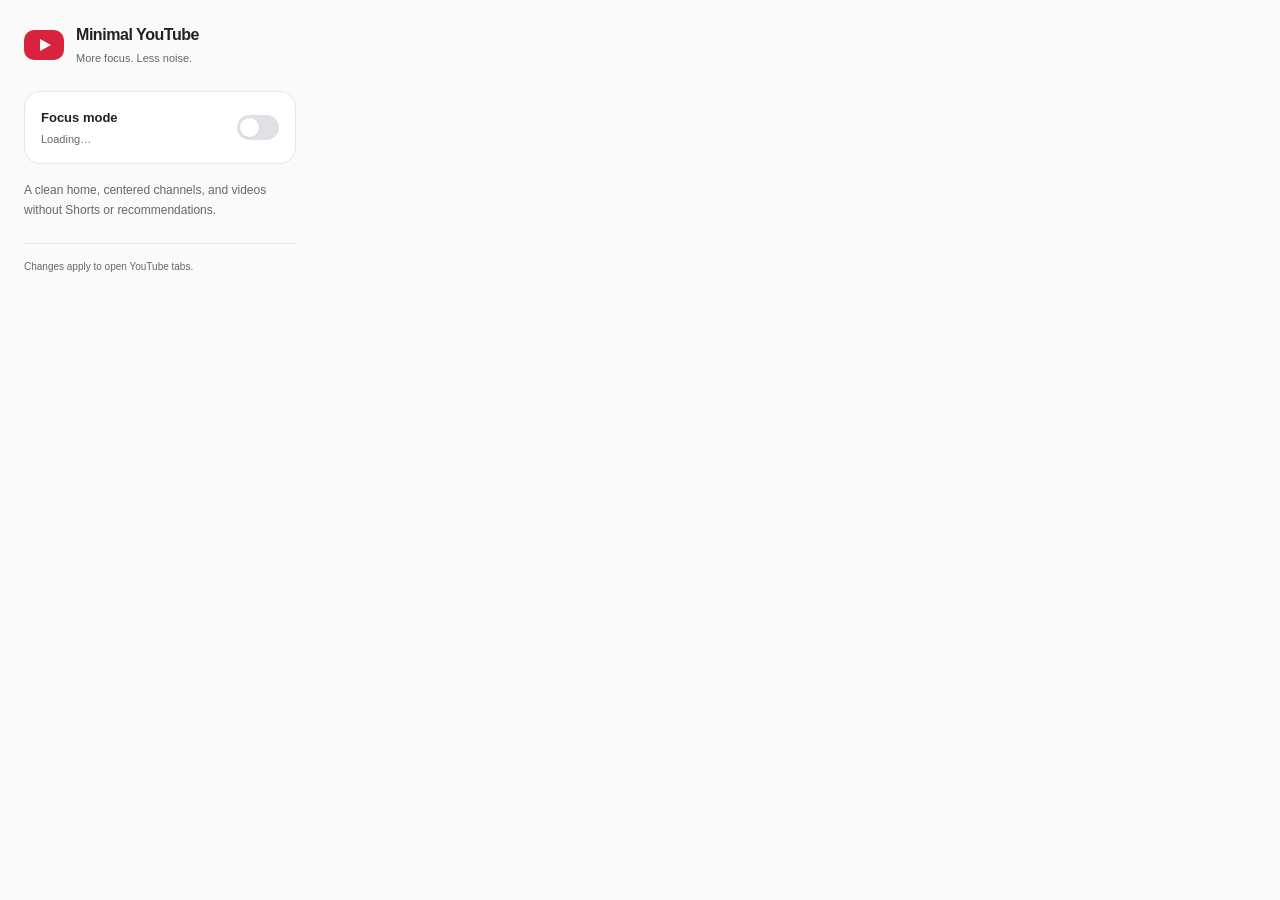
==== src/popup/popup.html @ 211d92d5 "Modernize Minimal YouTube UI and remove Shorts" ====
<!doctype html>
<html lang="en">
    <head>
        <meta charset="utf-8" />
        <meta name="viewport" content="width=device-width, initial-scale=1" />
        <title>Minimal YouTube</title>
        <link rel="stylesheet" href="./popup.css" />
    </head>
    <body>
        <main>
            <header class="brand">
                <svg class="brand__mark" viewBox="0 0 40 30" aria-hidden="true">
                    <rect width="40" height="30" rx="10" fill="currentColor" />
                    <path d="m16 9 11 6-11 6z" fill="#fff" />
                </svg>
                <div>
                    <h1>Minimal YouTube</h1>
                    <p id="tagline">More focus. Less noise.</p>
                </div>
            </header>
            <label class="setting" for="toggle">
                <span class="setting__copy">
                    <span id="setting-title" class="setting__title">Focus mode</span>
                    <span id="status" class="setting__status" aria-live="polite">Loading…</span>
                </span>
                <span class="switch">
                    <input id="toggle" type="checkbox" role="switch" disabled aria-labelledby="setting-title" aria-describedby="details error" />
                    <span class="switch__track" aria-hidden="true"></span>
                </span>
            </label>
            <p id="details" class="details">A clean home, centered channels, and videos without Shorts or recommendations.</p>
            <p id="error" class="error" role="alert" hidden></p>
            <footer id="footer">Changes apply to open YouTube tabs.</footer>
        </main>
        <script src="./popup.js"></script>
    </body>
</html>
---- src/popup/popup.css ----
:root {
    color-scheme: light dark;
    --background: #fafafa;
    --surface: #ffffff;
    --text: #202124;
    --muted: #64676d;
    --border: #e5e6e9;
    --accent: #d9233c;
    --track: #c7cad0;
    font-family: -apple-system, BlinkMacSystemFont, "Segoe UI", sans-serif;
}

* { box-sizing: border-box; }
body { width: 320px; margin: 0; background: var(--background); color: var(--text); font-size: 13px; line-height: 1.5; }
main { padding: 24px; }
.brand { display: flex; align-items: center; gap: 12px; margin-bottom: 25px; }
.brand__mark { width: 40px; height: 30px; flex-shrink: 0; color: var(--accent); }
h1 { margin: 0; font-size: 16px; line-height: 1.35; letter-spacing: -.45px; font-weight: 650; }
.brand p { margin: 4px 0 0; color: var(--muted); font-size: 11px; }
.setting { display: flex; align-items: center; justify-content: space-between; gap: 12px; padding: 16px; border: 1px solid var(--border); border-radius: 16px; background: var(--surface); cursor: pointer; }
.setting__copy { display: grid; gap: 3px; }
.setting__title { font-size: 13px; font-weight: 600; }
.setting__status { color: var(--muted); font-size: 11px; }
.switch { position: relative; flex-shrink: 0; width: 42px; height: 25px; }
.switch input { position: absolute; z-index: 1; inset: 0; width: 100%; height: 100%; opacity: 0; margin: 0; cursor: pointer; }
.switch__track { position: absolute; inset: 0; border-radius: 30px; background: var(--track); transition: background .18s ease; }
.switch__track::before { content: ""; position: absolute; top: 3px; left: 3px; width: 19px; height: 19px; border-radius: 50%; background: #fff; box-shadow: 0 1px 3px #0002; transition: transform .18s ease; }
.switch input:checked + .switch__track { background: var(--accent); }
.switch input:checked + .switch__track::before { transform: translateX(17px); }
.switch input:focus-visible + .switch__track { outline: 3px solid var(--accent); outline-offset: 4px; }
.switch input:disabled { cursor: wait; }
.switch input:disabled + .switch__track { opacity: .55; }
.details { margin: 16px 0 0; color: var(--muted); font-size: 12px; line-height: 1.7; }
.error { margin: 12px 0 0; color: var(--accent); font-size: 12px; }
footer { margin-top: 22px; padding-top: 15px; border-top: 1px solid var(--border); color: var(--muted); font-size: 10px; }
@media (prefers-color-scheme: dark) {
    :root { --background: #111214; --surface: #1b1c20; --text: #f0f1f3; --muted: #a2a5ae; --border: #2c2e34; --accent: #f04459; --track: #484b54; }
}
@media (prefers-reduced-motion: reduce) { *, *::before { transition: none !important; } }
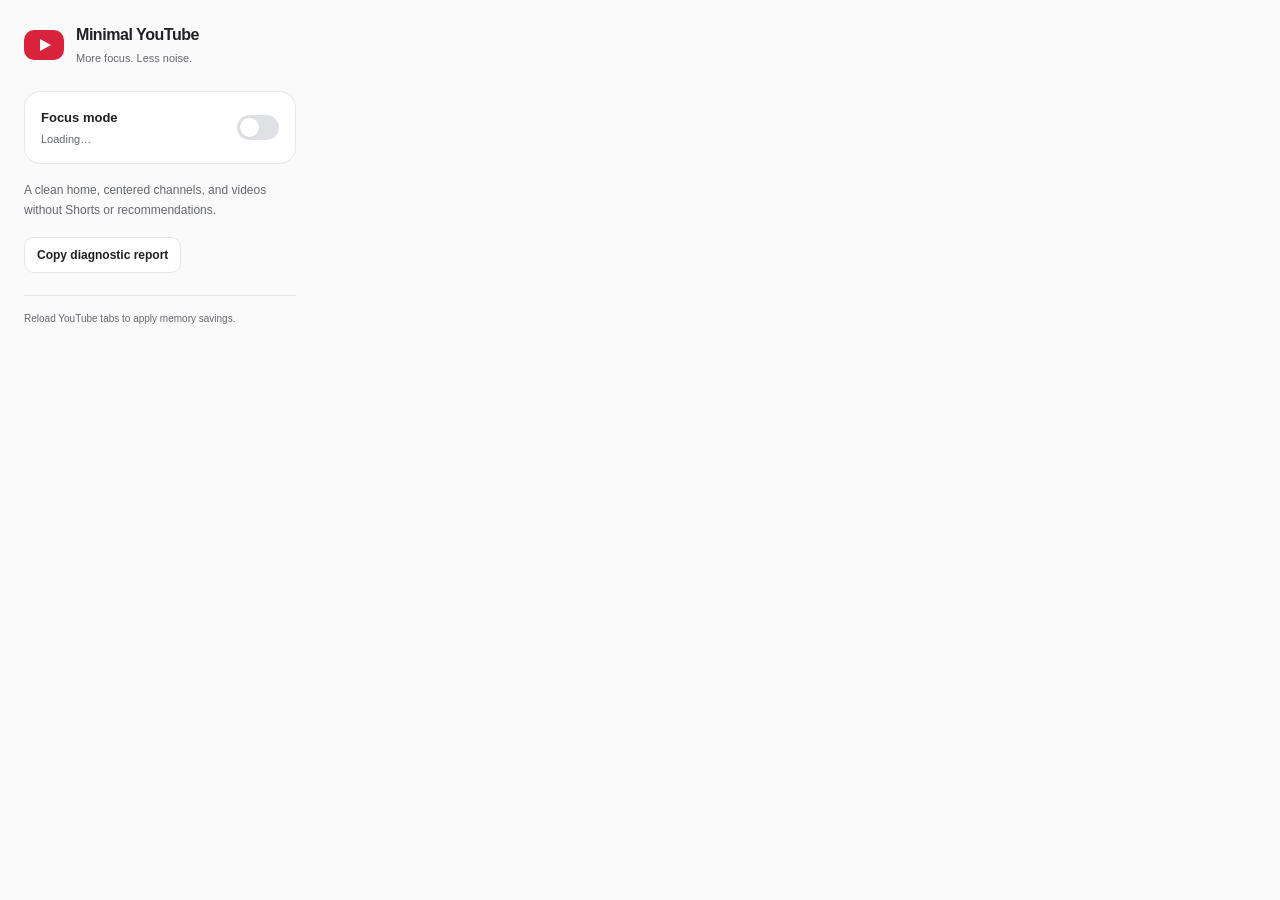
==== commit 3dd9acee: "Owned loading states everywhere; diagnostics; leaner watch data; native Posts owned Loading UI (no p" ====
--- a/src/popup/popup.html
+++ b/src/popup/popup.html
@@ -30,8 +30,13 @@
             </label>
             <p id="details" class="details">A clean home, centered channels, and videos without Shorts or recommendations.</p>
             <p id="error" class="error" role="alert" hidden></p>
+            <div class="diagnostics">
+                <button id="diagnostics" type="button">Copy diagnostic report</button>
+                <span id="diagnostics-status" class="diagnostics__status" role="status"></span>
+            </div>
             <footer id="footer">Changes apply to open YouTube tabs.</footer>
         </main>
+        <script src="./diagnostics.js"></script>
         <script src="./popup.js"></script>
     </body>
 </html>
--- a/src/popup/popup.css
+++ b/src/popup/popup.css
@@ -32,6 +32,13 @@
 .switch input:disabled + .switch__track { opacity: .55; }
 .details { margin: 16px 0 0; color: var(--muted); font-size: 12px; line-height: 1.7; }
 .error { margin: 12px 0 0; color: var(--accent); font-size: 12px; }
+/* Diagnostics: one button that copies a report of the open YouTube tab. */
+.diagnostics { display: flex; align-items: center; gap: 10px; margin-top: 16px; }
+.diagnostics button { padding: 8px 12px; border: 1px solid var(--border); border-radius: 10px; background: var(--surface); color: var(--text); font: inherit; font-size: 12px; font-weight: 600; cursor: pointer; }
+.diagnostics button:hover { border-color: var(--muted); }
+.diagnostics button:disabled { cursor: wait; opacity: .6; }
+.diagnostics button:focus-visible { outline: 3px solid var(--accent); outline-offset: 2px; }
+.diagnostics__status { color: var(--muted); font-size: 11px; }
 footer { margin-top: 22px; padding-top: 15px; border-top: 1px solid var(--border); color: var(--muted); font-size: 10px; }
 @media (prefers-color-scheme: dark) {
     :root { --background: #111214; --surface: #1b1c20; --text: #f0f1f3; --muted: #a2a5ae; --border: #2c2e34; --accent: #f04459; --track: #484b54; }
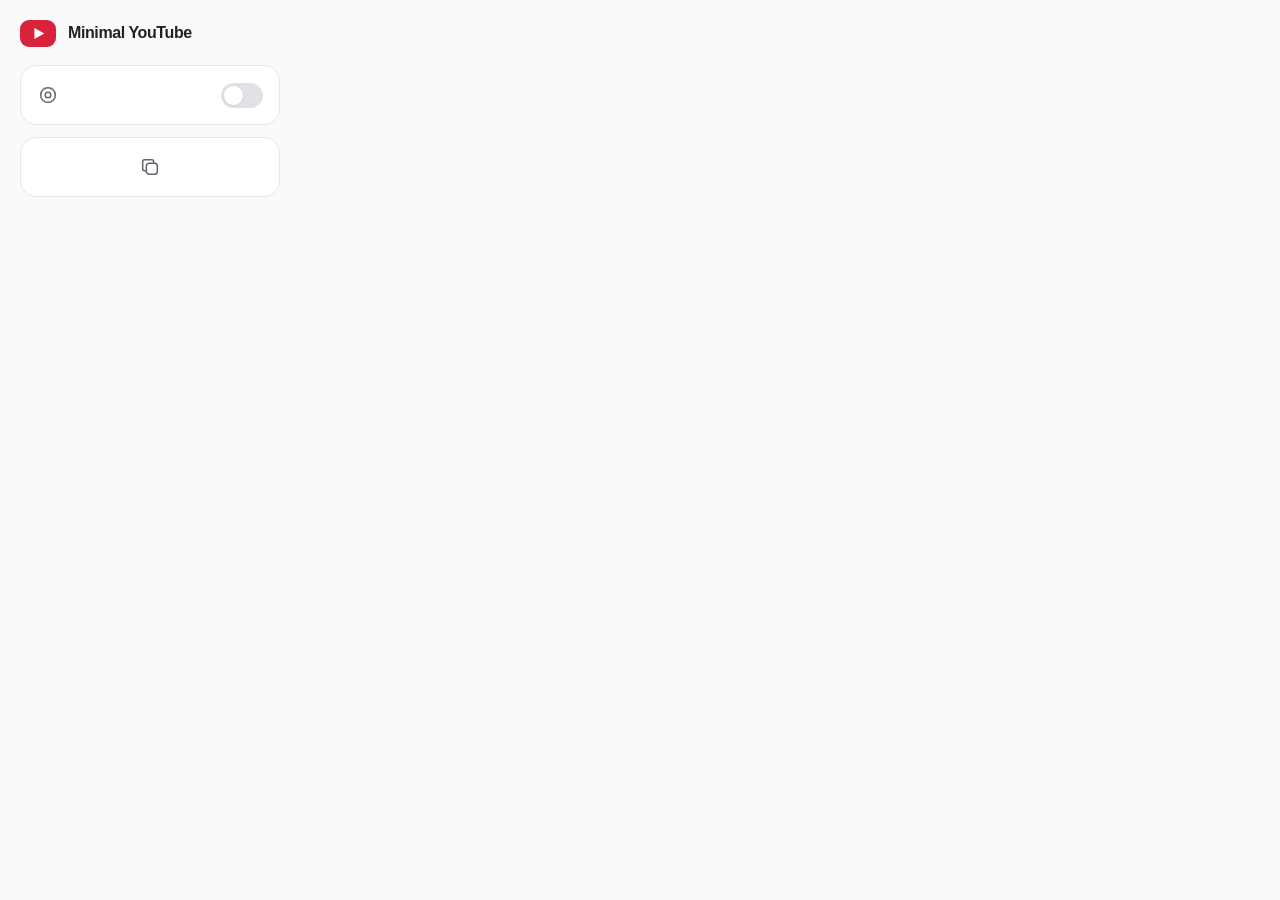
==== commit c9b142c0: "Popup: three blocks, text only in the name The popup now holds exactly three blocks: the extension's" ====
--- a/src/popup/popup.html
+++ b/src/popup/popup.html
@@ -13,28 +13,26 @@
                     <rect width="40" height="30" rx="10" fill="currentColor" />
                     <path d="m16 9 11 6-11 6z" fill="#fff" />
                 </svg>
-                <div>
-                    <h1>Minimal YouTube</h1>
-                    <p id="tagline">More focus. Less noise.</p>
-                </div>
+                <h1>Minimal YouTube</h1>
             </header>
-            <label class="setting" for="toggle">
-                <span class="setting__copy">
-                    <span id="setting-title" class="setting__title">Focus mode</span>
-                    <span id="status" class="setting__status" aria-live="polite">Loading…</span>
-                </span>
+            <!-- Only the name is text; the controls are symbols with spoken labels. -->
+            <label class="card setting" for="toggle" title="Focus mode">
+                <svg class="card__icon" viewBox="0 0 24 24" aria-hidden="true"><circle cx="12" cy="12" r="8" /><circle cx="12" cy="12" r="3" /></svg>
+                <span id="setting-title" class="visually-hidden">Focus mode</span>
+                <span id="status" class="visually-hidden" aria-live="polite">Loading…</span>
+                <span id="error" class="setting__error" role="alert" hidden><svg viewBox="0 0 24 24" aria-hidden="true"><circle cx="12" cy="12" r="9" /><path d="M12 7v6M12 16.5v.5" /></svg><span class="visually-hidden"></span></span>
                 <span class="switch">
-                    <input id="toggle" type="checkbox" role="switch" disabled aria-labelledby="setting-title" aria-describedby="details error" />
+                    <input id="toggle" type="checkbox" role="switch" disabled aria-labelledby="setting-title" aria-describedby="status error" />
                     <span class="switch__track" aria-hidden="true"></span>
                 </span>
             </label>
-            <p id="details" class="details">A clean home, centered channels, and videos without Shorts or recommendations.</p>
-            <p id="error" class="error" role="alert" hidden></p>
-            <div class="diagnostics">
-                <button id="diagnostics" type="button">Copy diagnostic report</button>
-                <span id="diagnostics-status" class="diagnostics__status" role="status"></span>
-            </div>
-            <footer id="footer">Changes apply to open YouTube tabs.</footer>
+            <button id="diagnostics" class="card logs" type="button" aria-label="Copy diagnostic report" title="Copy diagnostic report">
+                <svg class="card__icon logs__icon logs__icon--copy" viewBox="0 0 24 24" aria-hidden="true"><rect x="8" y="8" width="12" height="12" rx="3" /><path d="M16 8V6a2 2 0 0 0-2-2H6a2 2 0 0 0-2 2v8a2 2 0 0 0 2 2h2" /></svg>
+                <svg class="card__icon logs__icon logs__icon--busy" viewBox="0 0 24 24" aria-hidden="true"><path d="M12 4a8 8 0 1 0 8 8" /></svg>
+                <svg class="card__icon logs__icon logs__icon--done" viewBox="0 0 24 24" aria-hidden="true"><path d="m5 12.5 4.5 4.5L19 7.5" /></svg>
+                <svg class="card__icon logs__icon logs__icon--error" viewBox="0 0 24 24" aria-hidden="true"><path d="m7 7 10 10M17 7 7 17" /></svg>
+            </button>
+            <span id="diagnostics-status" class="visually-hidden" role="status"></span>
         </main>
         <script src="./diagnostics.js"></script>
         <script src="./popup.js"></script>
--- a/src/popup/popup.css
+++ b/src/popup/popup.css
@@ -11,17 +11,24 @@
 }
 
 * { box-sizing: border-box; }
-body { width: 320px; margin: 0; background: var(--background); color: var(--text); font-size: 13px; line-height: 1.5; }
-main { padding: 24px; }
-.brand { display: flex; align-items: center; gap: 12px; margin-bottom: 25px; }
-.brand__mark { width: 40px; height: 30px; flex-shrink: 0; color: var(--accent); }
-h1 { margin: 0; font-size: 16px; line-height: 1.35; letter-spacing: -.45px; font-weight: 650; }
-.brand p { margin: 4px 0 0; color: var(--muted); font-size: 11px; }
-.setting { display: flex; align-items: center; justify-content: space-between; gap: 12px; padding: 16px; border: 1px solid var(--border); border-radius: 16px; background: var(--surface); cursor: pointer; }
-.setting__copy { display: grid; gap: 3px; }
-.setting__title { font-size: 13px; font-weight: 600; }
-.setting__status { color: var(--muted); font-size: 11px; }
-.switch { position: relative; flex-shrink: 0; width: 42px; height: 25px; }
+body { width: 300px; margin: 0; background: var(--background); color: var(--text); font-size: 13px; line-height: 1.5; }
+main { display: grid; gap: 12px; padding: 20px; }
+
+/* 1. Name */
+.brand { display: flex; align-items: center; gap: 12px; margin: 0 0 6px; }
+.brand__mark { width: 36px; height: 27px; flex-shrink: 0; color: var(--accent); }
+h1 { margin: 0; font-size: 16px; line-height: 1.3; letter-spacing: -.4px; font-weight: 650; }
+
+/* 2. On/off and 3. Logs: symbols only, one card style. */
+.card { display: flex; align-items: center; width: 100%; min-height: 60px; padding: 14px 16px; border: 1px solid var(--border); border-radius: 16px; background: var(--surface); color: var(--text); font: inherit; }
+.card__icon { width: 22px; height: 22px; flex-shrink: 0; fill: none; stroke: var(--muted); stroke-width: 1.7; stroke-linecap: round; stroke-linejoin: round; transition: stroke .18s ease; }
+.setting { gap: 12px; cursor: pointer; }
+.setting:has(input:checked) .card__icon { stroke: var(--accent); }
+.setting__error { display: inline-flex; margin-left: auto; }
+.setting__error[hidden] { display: none; }
+.setting__error svg { width: 20px; height: 20px; fill: none; stroke: var(--accent); stroke-width: 1.8; stroke-linecap: round; }
+.switch { position: relative; flex-shrink: 0; width: 42px; height: 25px; margin-left: auto; }
+.setting__error:not([hidden]) + .switch { margin-left: 0; }
 .switch input { position: absolute; z-index: 1; inset: 0; width: 100%; height: 100%; opacity: 0; margin: 0; cursor: pointer; }
 .switch__track { position: absolute; inset: 0; border-radius: 30px; background: var(--track); transition: background .18s ease; }
 .switch__track::before { content: ""; position: absolute; top: 3px; left: 3px; width: 19px; height: 19px; border-radius: 50%; background: #fff; box-shadow: 0 1px 3px #0002; transition: transform .18s ease; }
@@ -30,17 +37,22 @@
 .switch input:focus-visible + .switch__track { outline: 3px solid var(--accent); outline-offset: 4px; }
 .switch input:disabled { cursor: wait; }
 .switch input:disabled + .switch__track { opacity: .55; }
-.details { margin: 16px 0 0; color: var(--muted); font-size: 12px; line-height: 1.7; }
-.error { margin: 12px 0 0; color: var(--accent); font-size: 12px; }
-/* Diagnostics: one button that copies a report of the open YouTube tab. */
-.diagnostics { display: flex; align-items: center; gap: 10px; margin-top: 16px; }
-.diagnostics button { padding: 8px 12px; border: 1px solid var(--border); border-radius: 10px; background: var(--surface); color: var(--text); font: inherit; font-size: 12px; font-weight: 600; cursor: pointer; }
-.diagnostics button:hover { border-color: var(--muted); }
-.diagnostics button:disabled { cursor: wait; opacity: .6; }
-.diagnostics button:focus-visible { outline: 3px solid var(--accent); outline-offset: 2px; }
-.diagnostics__status { color: var(--muted); font-size: 11px; }
-footer { margin-top: 22px; padding-top: 15px; border-top: 1px solid var(--border); color: var(--muted); font-size: 10px; }
+
+.logs { justify-content: center; cursor: pointer; transition: border-color .15s ease; }
+.logs:hover { border-color: var(--muted); }
+.logs:hover .logs__icon--copy { stroke: var(--text); }
+.logs:focus-visible { outline: 3px solid var(--accent); outline-offset: 2px; }
+.logs:disabled { cursor: wait; }
+.logs__icon { display: none; }
+.logs:not([data-state]) .logs__icon--copy, .logs[data-state="busy"] .logs__icon--busy,
+.logs[data-state="done"] .logs__icon--done, .logs[data-state="error"] .logs__icon--error { display: block; }
+.logs__icon--busy { animation: logs-spin .8s linear infinite; }
+.logs__icon--done { stroke: #2e9e5b; }
+.logs__icon--error { stroke: var(--accent); }
+@keyframes logs-spin { to { transform: rotate(360deg); } }
+
+.visually-hidden { position: absolute; width: 1px; height: 1px; overflow: hidden; clip-path: inset(50%); white-space: nowrap; }
 @media (prefers-color-scheme: dark) {
     :root { --background: #111214; --surface: #1b1c20; --text: #f0f1f3; --muted: #a2a5ae; --border: #2c2e34; --accent: #f04459; --track: #484b54; }
 }
-@media (prefers-reduced-motion: reduce) { *, *::before { transition: none !important; } }
+@media (prefers-reduced-motion: reduce) { *, *::before { transition: none !important; } .logs__icon--busy { animation: none; } }
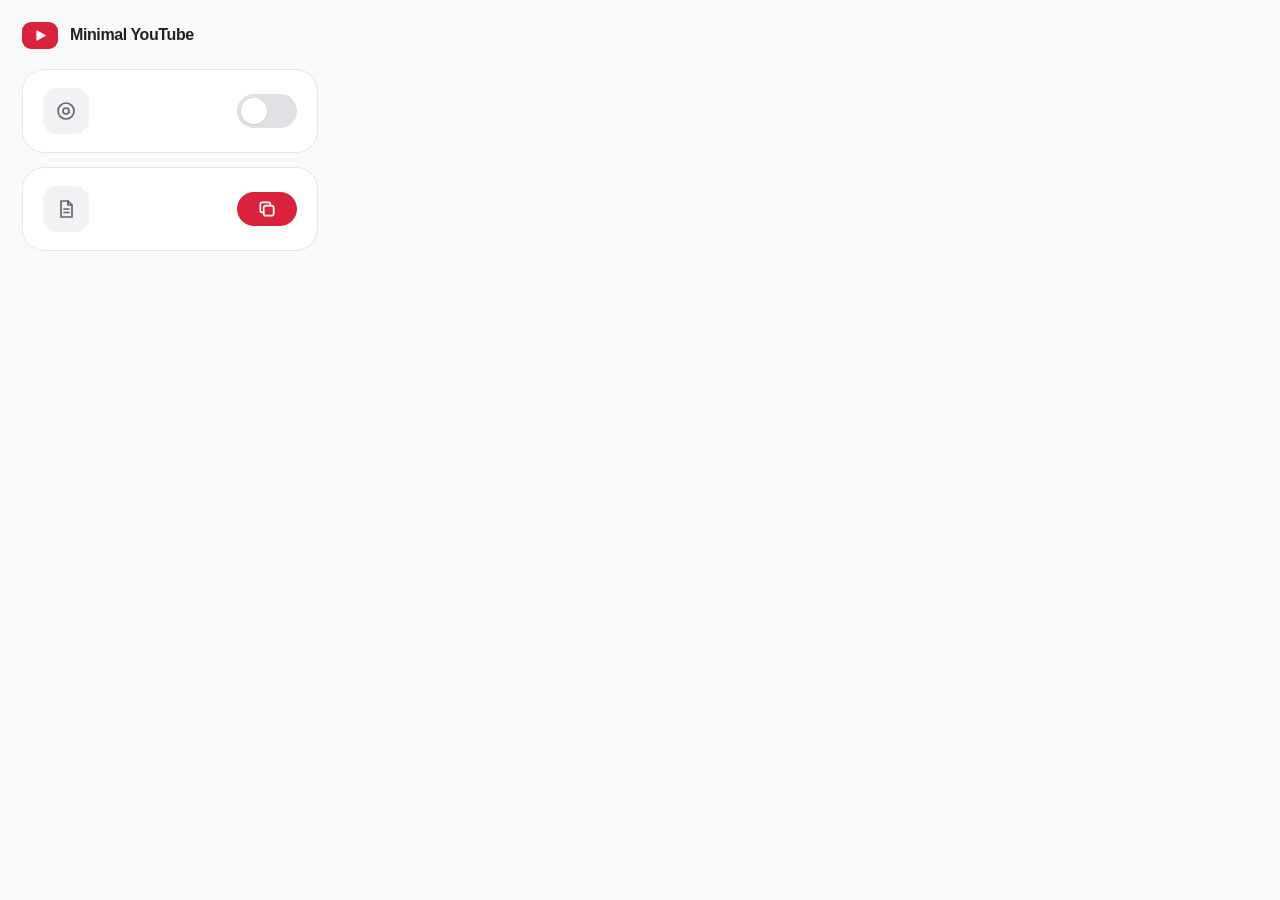
==== commit 1a1cbfeb: "Popup: larger, identical switch and logs cards The popup is wider (340px). The focus mode switch and" ====
--- a/src/popup/popup.html
+++ b/src/popup/popup.html
@@ -17,20 +17,23 @@
             </header>
             <!-- Only the name is text; the controls are symbols with spoken labels. -->
             <label class="card setting" for="toggle" title="Focus mode">
-                <svg class="card__icon" viewBox="0 0 24 24" aria-hidden="true"><circle cx="12" cy="12" r="8" /><circle cx="12" cy="12" r="3" /></svg>
+                <span class="card__badge" aria-hidden="true"><svg class="card__icon" viewBox="0 0 24 24"><circle cx="12" cy="12" r="8" /><circle cx="12" cy="12" r="3" /></svg></span>
                 <span id="setting-title" class="visually-hidden">Focus mode</span>
                 <span id="status" class="visually-hidden" aria-live="polite">Loading…</span>
                 <span id="error" class="setting__error" role="alert" hidden><svg viewBox="0 0 24 24" aria-hidden="true"><circle cx="12" cy="12" r="9" /><path d="M12 7v6M12 16.5v.5" /></svg><span class="visually-hidden"></span></span>
-                <span class="switch">
+                <span class="switch pill">
                     <input id="toggle" type="checkbox" role="switch" disabled aria-labelledby="setting-title" aria-describedby="status error" />
                     <span class="switch__track" aria-hidden="true"></span>
                 </span>
             </label>
             <button id="diagnostics" class="card logs" type="button" aria-label="Copy diagnostic report" title="Copy diagnostic report">
-                <svg class="card__icon logs__icon logs__icon--copy" viewBox="0 0 24 24" aria-hidden="true"><rect x="8" y="8" width="12" height="12" rx="3" /><path d="M16 8V6a2 2 0 0 0-2-2H6a2 2 0 0 0-2 2v8a2 2 0 0 0 2 2h2" /></svg>
-                <svg class="card__icon logs__icon logs__icon--busy" viewBox="0 0 24 24" aria-hidden="true"><path d="M12 4a8 8 0 1 0 8 8" /></svg>
-                <svg class="card__icon logs__icon logs__icon--done" viewBox="0 0 24 24" aria-hidden="true"><path d="m5 12.5 4.5 4.5L19 7.5" /></svg>
-                <svg class="card__icon logs__icon logs__icon--error" viewBox="0 0 24 24" aria-hidden="true"><path d="m7 7 10 10M17 7 7 17" /></svg>
+                <span class="card__badge" aria-hidden="true"><svg class="card__icon" viewBox="0 0 24 24"><path d="M7 4h7l4 4v12H7z" /><path d="M14 4v4h4M10 12h5M10 15.5h5" /></svg></span>
+                <span class="pill" aria-hidden="true">
+                    <svg class="logs__icon logs__icon--copy" viewBox="0 0 24 24"><rect x="8" y="8" width="12" height="12" rx="3" /><path d="M16 8V6a2 2 0 0 0-2-2H6a2 2 0 0 0-2 2v8a2 2 0 0 0 2 2h2" /></svg>
+                    <svg class="logs__icon logs__icon--busy" viewBox="0 0 24 24"><path d="M12 4a8 8 0 1 0 8 8" /></svg>
+                    <svg class="logs__icon logs__icon--done" viewBox="0 0 24 24"><path d="m5 12.5 4.5 4.5L19 7.5" /></svg>
+                    <svg class="logs__icon logs__icon--error" viewBox="0 0 24 24"><path d="m7 7 10 10M17 7 7 17" /></svg>
+                </span>
             </button>
             <span id="diagnostics-status" class="visually-hidden" role="status"></span>
         </main>
--- a/src/popup/popup.css
+++ b/src/popup/popup.css
@@ -7,52 +7,55 @@
     --border: #e5e6e9;
     --accent: #d9233c;
     --track: #c7cad0;
+    --soft: #f1f2f4;
     font-family: -apple-system, BlinkMacSystemFont, "Segoe UI", sans-serif;
 }
 
 * { box-sizing: border-box; }
-body { width: 300px; margin: 0; background: var(--background); color: var(--text); font-size: 13px; line-height: 1.5; }
-main { display: grid; gap: 12px; padding: 20px; }
+body { width: 340px; margin: 0; background: var(--background); color: var(--text); font-size: 13px; line-height: 1.5; }
+main { display: grid; gap: 14px; padding: 22px; }
 
 /* 1. Name */
 .brand { display: flex; align-items: center; gap: 12px; margin: 0 0 6px; }
 .brand__mark { width: 36px; height: 27px; flex-shrink: 0; color: var(--accent); }
 h1 { margin: 0; font-size: 16px; line-height: 1.3; letter-spacing: -.4px; font-weight: 650; }
 
-/* 2. On/off and 3. Logs: symbols only, one card style. */
-.card { display: flex; align-items: center; width: 100%; min-height: 60px; padding: 14px 16px; border: 1px solid var(--border); border-radius: 16px; background: var(--surface); color: var(--text); font: inherit; }
-.card__icon { width: 22px; height: 22px; flex-shrink: 0; fill: none; stroke: var(--muted); stroke-width: 1.7; stroke-linecap: round; stroke-linejoin: round; transition: stroke .18s ease; }
-.setting { gap: 12px; cursor: pointer; }
+/* 2. On/off and 3. Logs: the same card. A symbol badge on the left, a
+   control of the same pill shape on the right. Symbols only. */
+.card { display: flex; align-items: center; gap: 16px; width: 100%; min-height: 84px; padding: 18px 20px; border: 1px solid var(--border); border-radius: 22px; background: var(--surface); color: var(--text); font: inherit; cursor: pointer; transition: border-color .15s ease; }
+.card:hover { border-color: var(--muted); }
+.card__badge { display: grid; place-items: center; width: 46px; height: 46px; flex-shrink: 0; border-radius: 14px; background: var(--soft); }
+.card__icon { width: 24px; height: 24px; fill: none; stroke: var(--muted); stroke-width: 1.7; stroke-linecap: round; stroke-linejoin: round; transition: stroke .18s ease; }
 .setting:has(input:checked) .card__icon { stroke: var(--accent); }
-.setting__error { display: inline-flex; margin-left: auto; }
+.setting__error { display: inline-flex; }
 .setting__error[hidden] { display: none; }
-.setting__error svg { width: 20px; height: 20px; fill: none; stroke: var(--accent); stroke-width: 1.8; stroke-linecap: round; }
-.switch { position: relative; flex-shrink: 0; width: 42px; height: 25px; margin-left: auto; }
-.setting__error:not([hidden]) + .switch { margin-left: 0; }
+.setting__error svg { width: 22px; height: 22px; fill: none; stroke: var(--accent); stroke-width: 1.8; stroke-linecap: round; }
+
+.pill { position: relative; display: grid; place-items: center; width: 60px; height: 34px; margin-left: auto; flex-shrink: 0; border-radius: 34px; background: var(--track); transition: background .18s ease; }
+.setting__error:not([hidden]) + .pill { margin-left: 0; }
 .switch input { position: absolute; z-index: 1; inset: 0; width: 100%; height: 100%; opacity: 0; margin: 0; cursor: pointer; }
-.switch__track { position: absolute; inset: 0; border-radius: 30px; background: var(--track); transition: background .18s ease; }
-.switch__track::before { content: ""; position: absolute; top: 3px; left: 3px; width: 19px; height: 19px; border-radius: 50%; background: #fff; box-shadow: 0 1px 3px #0002; transition: transform .18s ease; }
-.switch input:checked + .switch__track { background: var(--accent); }
-.switch input:checked + .switch__track::before { transform: translateX(17px); }
-.switch input:focus-visible + .switch__track { outline: 3px solid var(--accent); outline-offset: 4px; }
+.switch__track { position: absolute; inset: 0; border-radius: inherit; }
+.switch__track::before { content: ""; position: absolute; top: 4px; left: 4px; width: 26px; height: 26px; border-radius: 50%; background: #fff; box-shadow: 0 1px 3px #0003; transition: transform .18s ease; }
+.switch:has(input:checked) { background: var(--accent); }
+.switch input:checked + .switch__track::before { transform: translateX(26px); }
+.switch:has(input:focus-visible) { outline: 3px solid var(--accent); outline-offset: 3px; }
+.switch:has(input:disabled) { opacity: .55; }
 .switch input:disabled { cursor: wait; }
-.switch input:disabled + .switch__track { opacity: .55; }
 
-.logs { justify-content: center; cursor: pointer; transition: border-color .15s ease; }
-.logs:hover { border-color: var(--muted); }
-.logs:hover .logs__icon--copy { stroke: var(--text); }
+.logs { text-align: left; }
 .logs:focus-visible { outline: 3px solid var(--accent); outline-offset: 2px; }
 .logs:disabled { cursor: wait; }
-.logs__icon { display: none; }
+.logs__icon { display: none; width: 20px; height: 20px; fill: none; stroke: #fff; stroke-width: 2; stroke-linecap: round; stroke-linejoin: round; }
+.logs .pill { background: var(--accent); }
+.logs[data-state="busy"] .pill { background: var(--track); }
+.logs[data-state="done"] .pill { background: #2e9e5b; }
 .logs:not([data-state]) .logs__icon--copy, .logs[data-state="busy"] .logs__icon--busy,
 .logs[data-state="done"] .logs__icon--done, .logs[data-state="error"] .logs__icon--error { display: block; }
 .logs__icon--busy { animation: logs-spin .8s linear infinite; }
-.logs__icon--done { stroke: #2e9e5b; }
-.logs__icon--error { stroke: var(--accent); }
 @keyframes logs-spin { to { transform: rotate(360deg); } }
 
 .visually-hidden { position: absolute; width: 1px; height: 1px; overflow: hidden; clip-path: inset(50%); white-space: nowrap; }
 @media (prefers-color-scheme: dark) {
-    :root { --background: #111214; --surface: #1b1c20; --text: #f0f1f3; --muted: #a2a5ae; --border: #2c2e34; --accent: #f04459; --track: #484b54; }
+    :root { --background: #111214; --surface: #1b1c20; --text: #f0f1f3; --muted: #a2a5ae; --border: #2c2e34; --accent: #f04459; --track: #484b54; --soft: #25272c; }
 }
 @media (prefers-reduced-motion: reduce) { *, *::before { transition: none !important; } .logs__icon--busy { animation: none; } }
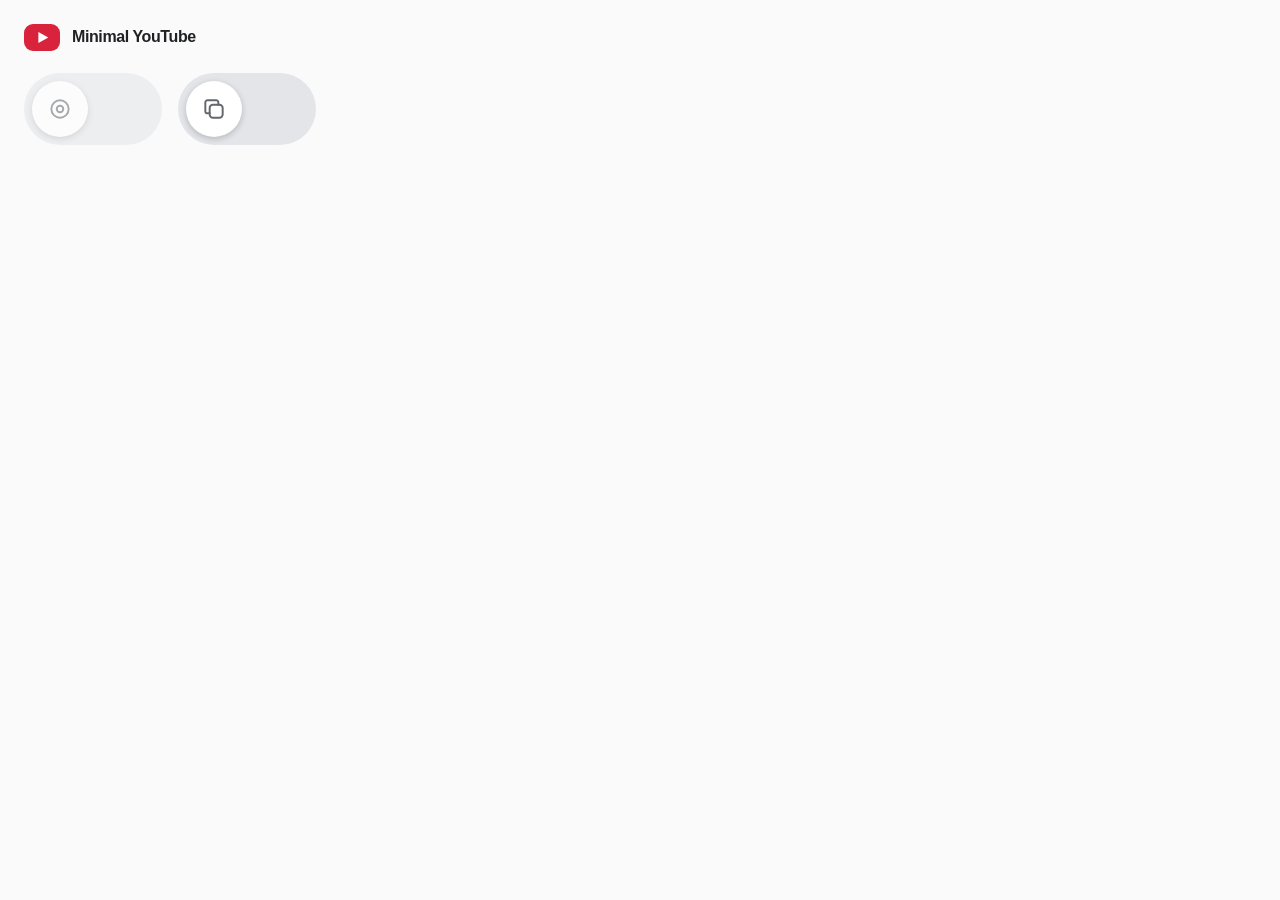
==== commit 300047d0: "Popup: two large custom toggles, no frames No cards, borders or badges: below the name sit two large" ====
--- a/src/popup/popup.html
+++ b/src/popup/popup.html
@@ -15,26 +15,24 @@
                 </svg>
                 <h1>Minimal YouTube</h1>
             </header>
-            <!-- Only the name is text; the controls are symbols with spoken labels. -->
-            <label class="card setting" for="toggle" title="Focus mode">
-                <span class="card__badge" aria-hidden="true"><svg class="card__icon" viewBox="0 0 24 24"><circle cx="12" cy="12" r="8" /><circle cx="12" cy="12" r="3" /></svg></span>
-                <span id="setting-title" class="visually-hidden">Focus mode</span>
-                <span id="status" class="visually-hidden" aria-live="polite">Loading…</span>
-                <span id="error" class="setting__error" role="alert" hidden><svg viewBox="0 0 24 24" aria-hidden="true"><circle cx="12" cy="12" r="9" /><path d="M12 7v6M12 16.5v.5" /></svg><span class="visually-hidden"></span></span>
-                <span class="switch pill">
+            <!-- Only the name is text. Two custom toggles of one shape, no frames. -->
+            <div class="controls">
+                <label class="toggle setting" for="toggle" title="Focus mode">
                     <input id="toggle" type="checkbox" role="switch" disabled aria-labelledby="setting-title" aria-describedby="status error" />
-                    <span class="switch__track" aria-hidden="true"></span>
-                </span>
-            </label>
-            <button id="diagnostics" class="card logs" type="button" aria-label="Copy diagnostic report" title="Copy diagnostic report">
-                <span class="card__badge" aria-hidden="true"><svg class="card__icon" viewBox="0 0 24 24"><path d="M7 4h7l4 4v12H7z" /><path d="M14 4v4h4M10 12h5M10 15.5h5" /></svg></span>
-                <span class="pill" aria-hidden="true">
-                    <svg class="logs__icon logs__icon--copy" viewBox="0 0 24 24"><rect x="8" y="8" width="12" height="12" rx="3" /><path d="M16 8V6a2 2 0 0 0-2-2H6a2 2 0 0 0-2 2v8a2 2 0 0 0 2 2h2" /></svg>
-                    <svg class="logs__icon logs__icon--busy" viewBox="0 0 24 24"><path d="M12 4a8 8 0 1 0 8 8" /></svg>
-                    <svg class="logs__icon logs__icon--done" viewBox="0 0 24 24"><path d="m5 12.5 4.5 4.5L19 7.5" /></svg>
-                    <svg class="logs__icon logs__icon--error" viewBox="0 0 24 24"><path d="m7 7 10 10M17 7 7 17" /></svg>
-                </span>
-            </button>
+                    <span class="toggle__knob" aria-hidden="true"><svg viewBox="0 0 24 24"><circle cx="12" cy="12" r="8" /><circle cx="12" cy="12" r="3" /></svg></span>
+                    <span id="setting-title" class="visually-hidden">Focus mode</span>
+                    <span id="status" class="visually-hidden" aria-live="polite">Loading…</span>
+                    <span id="error" class="toggle__error" role="alert" hidden><svg viewBox="0 0 24 24" aria-hidden="true"><path d="M12 6v7M12 17v.5" /></svg><span class="visually-hidden"></span></span>
+                </label>
+                <button id="diagnostics" class="toggle logs" type="button" aria-label="Copy diagnostic report" title="Copy diagnostic report">
+                    <span class="toggle__knob" aria-hidden="true">
+                        <svg class="logs__icon logs__icon--copy" viewBox="0 0 24 24"><rect x="8" y="8" width="12" height="12" rx="3" /><path d="M16 8V6a2 2 0 0 0-2-2H6a2 2 0 0 0-2 2v8a2 2 0 0 0 2 2h2" /></svg>
+                        <svg class="logs__icon logs__icon--busy" viewBox="0 0 24 24"><path d="M12 4a8 8 0 1 0 8 8" /></svg>
+                        <svg class="logs__icon logs__icon--done" viewBox="0 0 24 24"><path d="m5 12.5 4.5 4.5L19 7.5" /></svg>
+                        <svg class="logs__icon logs__icon--error" viewBox="0 0 24 24"><path d="m7 7 10 10M17 7 7 17" /></svg>
+                    </span>
+                </button>
+            </div>
             <span id="diagnostics-status" class="visually-hidden" role="status"></span>
         </main>
         <script src="./diagnostics.js"></script>
--- a/src/popup/popup.css
+++ b/src/popup/popup.css
@@ -6,56 +6,55 @@
     --muted: #64676d;
     --border: #e5e6e9;
     --accent: #d9233c;
-    --track: #c7cad0;
-    --soft: #f1f2f4;
+    --track: #e3e5e9;
+    --knob: #ffffff;
     font-family: -apple-system, BlinkMacSystemFont, "Segoe UI", sans-serif;
 }
 
 * { box-sizing: border-box; }
 body { width: 340px; margin: 0; background: var(--background); color: var(--text); font-size: 13px; line-height: 1.5; }
-main { display: grid; gap: 14px; padding: 22px; }
+main { display: grid; gap: 22px; padding: 24px; }
 
 /* 1. Name */
-.brand { display: flex; align-items: center; gap: 12px; margin: 0 0 6px; }
+.brand { display: flex; align-items: center; gap: 12px; margin: 0; }
 .brand__mark { width: 36px; height: 27px; flex-shrink: 0; color: var(--accent); }
 h1 { margin: 0; font-size: 16px; line-height: 1.3; letter-spacing: -.4px; font-weight: 650; }
 
-/* 2. On/off and 3. Logs: the same card. A symbol badge on the left, a
-   control of the same pill shape on the right. Symbols only. */
-.card { display: flex; align-items: center; gap: 16px; width: 100%; min-height: 84px; padding: 18px 20px; border: 1px solid var(--border); border-radius: 22px; background: var(--surface); color: var(--text); font: inherit; cursor: pointer; transition: border-color .15s ease; }
-.card:hover { border-color: var(--muted); }
-.card__badge { display: grid; place-items: center; width: 46px; height: 46px; flex-shrink: 0; border-radius: 14px; background: var(--soft); }
-.card__icon { width: 24px; height: 24px; fill: none; stroke: var(--muted); stroke-width: 1.7; stroke-linecap: round; stroke-linejoin: round; transition: stroke .18s ease; }
-.setting:has(input:checked) .card__icon { stroke: var(--accent); }
-.setting__error { display: inline-flex; }
-.setting__error[hidden] { display: none; }
-.setting__error svg { width: 22px; height: 22px; fill: none; stroke: var(--accent); stroke-width: 1.8; stroke-linecap: round; }
+/* 2. On/off and 3. Logs: two large custom toggles of one shape, no frames.
+   The knob carries the symbol; it slides to show the state. */
+.controls { display: grid; grid-template-columns: 1fr 1fr; gap: 16px; }
+.toggle { position: relative; display: block; width: 100%; height: 72px; margin: 0; padding: 0; border: 0; border-radius: 36px; background: var(--track); color: var(--text); font: inherit; cursor: pointer; transition: background .2s ease; -webkit-tap-highlight-color: transparent; }
+.toggle__knob { position: absolute; top: 8px; left: 8px; display: grid; place-items: center; width: 56px; height: 56px; border-radius: 50%; background: var(--knob); box-shadow: 0 2px 6px #0003; transition: transform .22s cubic-bezier(.3,.7,.3,1), left .22s cubic-bezier(.3,.7,.3,1); }
+.toggle__knob svg { width: 26px; height: 26px; fill: none; stroke: var(--muted); stroke-width: 1.8; stroke-linecap: round; stroke-linejoin: round; transition: stroke .2s ease; }
+.toggle:hover { filter: brightness(1.06); }
 
-.pill { position: relative; display: grid; place-items: center; width: 60px; height: 34px; margin-left: auto; flex-shrink: 0; border-radius: 34px; background: var(--track); transition: background .18s ease; }
-.setting__error:not([hidden]) + .pill { margin-left: 0; }
-.switch input { position: absolute; z-index: 1; inset: 0; width: 100%; height: 100%; opacity: 0; margin: 0; cursor: pointer; }
-.switch__track { position: absolute; inset: 0; border-radius: inherit; }
-.switch__track::before { content: ""; position: absolute; top: 4px; left: 4px; width: 26px; height: 26px; border-radius: 50%; background: #fff; box-shadow: 0 1px 3px #0003; transition: transform .18s ease; }
-.switch:has(input:checked) { background: var(--accent); }
-.switch input:checked + .switch__track::before { transform: translateX(26px); }
-.switch:has(input:focus-visible) { outline: 3px solid var(--accent); outline-offset: 3px; }
-.switch:has(input:disabled) { opacity: .55; }
-.switch input:disabled { cursor: wait; }
+.setting input { position: absolute; z-index: 1; inset: 0; width: 100%; height: 100%; margin: 0; opacity: 0; cursor: pointer; }
+.setting:has(input:checked) { background: var(--accent); }
+.setting:has(input:checked) .toggle__knob { left: calc(100% - 64px); }
+.setting:has(input:checked) .toggle__knob svg { stroke: var(--accent); }
+.setting:has(input:focus-visible), .logs:focus-visible { outline: 3px solid var(--accent); outline-offset: 3px; }
+.setting:has(input:disabled) { opacity: .55; }
+.setting input:disabled { cursor: wait; }
+.toggle__error { position: absolute; top: 50%; right: 22px; translate: 0 -50%; display: flex; }
+.setting:has(input:checked) .toggle__error { right: auto; left: 22px; }
+.toggle__error[hidden] { display: none; }
+.toggle__error svg { width: 26px; height: 26px; fill: none; stroke: #fff; stroke-width: 2.6; stroke-linecap: round; }
 
-.logs { text-align: left; }
-.logs:focus-visible { outline: 3px solid var(--accent); outline-offset: 2px; }
 .logs:disabled { cursor: wait; }
-.logs__icon { display: none; width: 20px; height: 20px; fill: none; stroke: #fff; stroke-width: 2; stroke-linecap: round; stroke-linejoin: round; }
-.logs .pill { background: var(--accent); }
-.logs[data-state="busy"] .pill { background: var(--track); }
-.logs[data-state="done"] .pill { background: #2e9e5b; }
+.logs:focus { outline: none; }
+.logs__icon { display: none; }
 .logs:not([data-state]) .logs__icon--copy, .logs[data-state="busy"] .logs__icon--busy,
 .logs[data-state="done"] .logs__icon--done, .logs[data-state="error"] .logs__icon--error { display: block; }
+.logs[data-state] .toggle__knob { left: calc(100% - 64px); }
+.logs[data-state="done"] { background: #2e9e5b; }
+.logs[data-state="done"] .toggle__knob svg { stroke: #2e9e5b; }
+.logs[data-state="error"] { background: var(--accent); }
+.logs[data-state="error"] .toggle__knob svg { stroke: var(--accent); }
 .logs__icon--busy { animation: logs-spin .8s linear infinite; }
 @keyframes logs-spin { to { transform: rotate(360deg); } }
 
 .visually-hidden { position: absolute; width: 1px; height: 1px; overflow: hidden; clip-path: inset(50%); white-space: nowrap; }
 @media (prefers-color-scheme: dark) {
-    :root { --background: #111214; --surface: #1b1c20; --text: #f0f1f3; --muted: #a2a5ae; --border: #2c2e34; --accent: #f04459; --track: #484b54; --soft: #25272c; }
+    :root { --background: #111214; --surface: #1b1c20; --text: #f0f1f3; --muted: #a2a5ae; --border: #2c2e34; --accent: #f04459; --track: #2a2c32; --knob: #f4f5f7; }
 }
-@media (prefers-reduced-motion: reduce) { *, *::before { transition: none !important; } .logs__icon--busy { animation: none; } }
+@media (prefers-reduced-motion: reduce) { *, *::before { transition: none !important; } .logs__icon--busy { animation: none; } .toggle, .toggle__knob { transition: none !important; } }
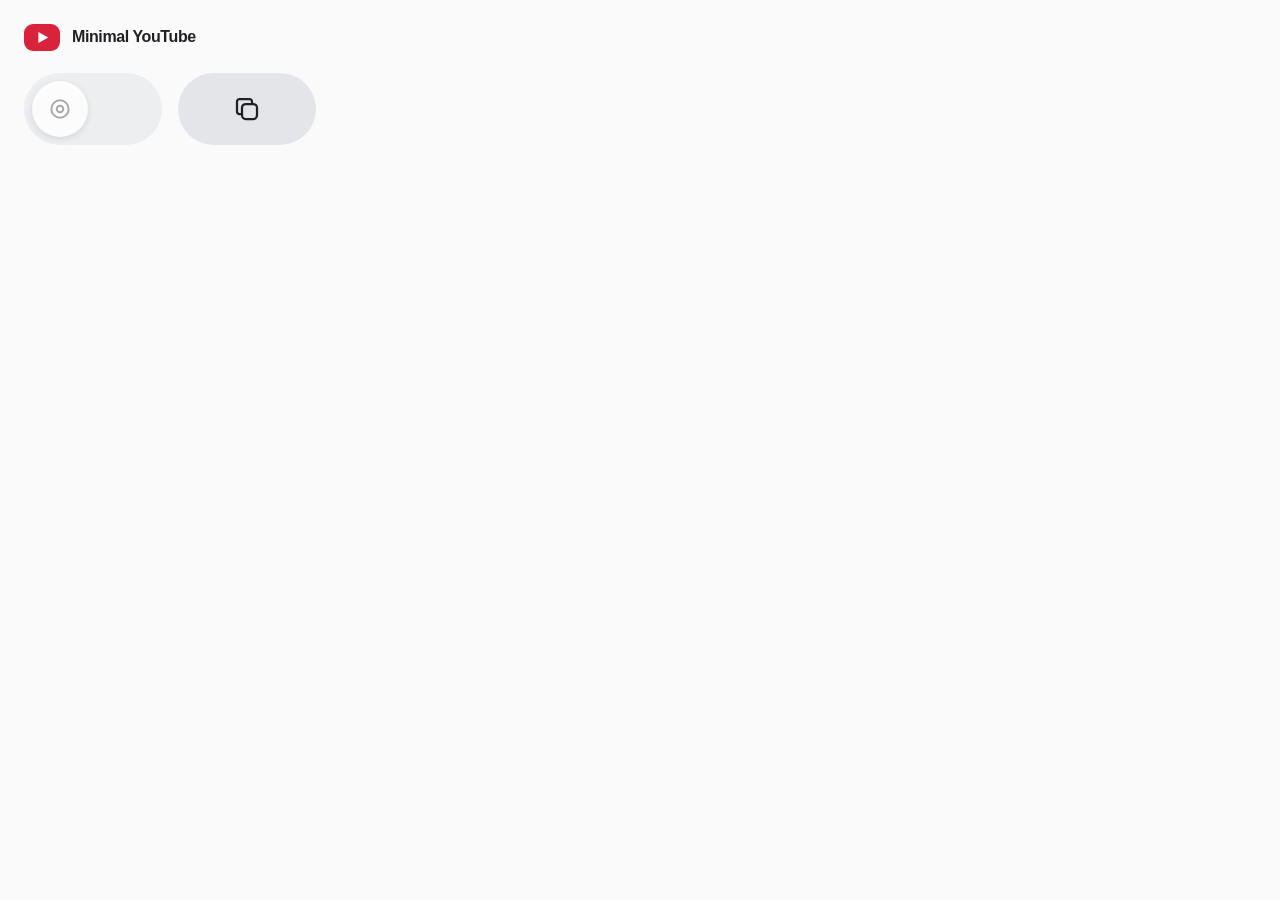
==== commit bf17621d: "Popup: the copy control is a button in the toggle's shape The diagnostic report control keeps the to" ====
--- a/src/popup/popup.html
+++ b/src/popup/popup.html
@@ -15,7 +15,7 @@
                 </svg>
                 <h1>Minimal YouTube</h1>
             </header>
-            <!-- Only the name is text. Two custom toggles of one shape, no frames. -->
+            <!-- Only the name is text. A custom toggle and a button of the same shape, no frames. -->
             <div class="controls">
                 <label class="toggle setting" for="toggle" title="Focus mode">
                     <input id="toggle" type="checkbox" role="switch" disabled aria-labelledby="setting-title" aria-describedby="status error" />
@@ -25,12 +25,10 @@
                     <span id="error" class="toggle__error" role="alert" hidden><svg viewBox="0 0 24 24" aria-hidden="true"><path d="M12 6v7M12 17v.5" /></svg><span class="visually-hidden"></span></span>
                 </label>
                 <button id="diagnostics" class="toggle logs" type="button" aria-label="Copy diagnostic report" title="Copy diagnostic report">
-                    <span class="toggle__knob" aria-hidden="true">
-                        <svg class="logs__icon logs__icon--copy" viewBox="0 0 24 24"><rect x="8" y="8" width="12" height="12" rx="3" /><path d="M16 8V6a2 2 0 0 0-2-2H6a2 2 0 0 0-2 2v8a2 2 0 0 0 2 2h2" /></svg>
-                        <svg class="logs__icon logs__icon--busy" viewBox="0 0 24 24"><path d="M12 4a8 8 0 1 0 8 8" /></svg>
-                        <svg class="logs__icon logs__icon--done" viewBox="0 0 24 24"><path d="m5 12.5 4.5 4.5L19 7.5" /></svg>
-                        <svg class="logs__icon logs__icon--error" viewBox="0 0 24 24"><path d="m7 7 10 10M17 7 7 17" /></svg>
-                    </span>
+                    <svg class="logs__icon logs__icon--copy" viewBox="0 0 24 24" aria-hidden="true"><rect x="8" y="8" width="12" height="12" rx="3" /><path d="M16 8V6a2 2 0 0 0-2-2H6a2 2 0 0 0-2 2v8a2 2 0 0 0 2 2h2" /></svg>
+                    <svg class="logs__icon logs__icon--busy" viewBox="0 0 24 24" aria-hidden="true"><path d="M12 4a8 8 0 1 0 8 8" /></svg>
+                    <svg class="logs__icon logs__icon--done" viewBox="0 0 24 24" aria-hidden="true"><path d="m5 12.5 4.5 4.5L19 7.5" /></svg>
+                    <svg class="logs__icon logs__icon--error" viewBox="0 0 24 24" aria-hidden="true"><path d="m7 7 10 10M17 7 7 17" /></svg>
                 </button>
             </div>
             <span id="diagnostics-status" class="visually-hidden" role="status"></span>
--- a/src/popup/popup.css
+++ b/src/popup/popup.css
@@ -40,16 +40,17 @@
 .toggle__error[hidden] { display: none; }
 .toggle__error svg { width: 26px; height: 26px; fill: none; stroke: #fff; stroke-width: 2.6; stroke-linecap: round; }
 
+.logs { display: grid; place-items: center; transition: background .2s ease, transform .12s ease; }
+/* A button in the toggle's shape: no knob; the symbol sits in the middle. */
+.logs:active { transform: scale(.97); }
 .logs:disabled { cursor: wait; }
 .logs:focus { outline: none; }
-.logs__icon { display: none; }
+.logs__icon { display: none; width: 30px; height: 30px; fill: none; stroke: var(--text); stroke-width: 1.8; stroke-linecap: round; stroke-linejoin: round; }
 .logs:not([data-state]) .logs__icon--copy, .logs[data-state="busy"] .logs__icon--busy,
 .logs[data-state="done"] .logs__icon--done, .logs[data-state="error"] .logs__icon--error { display: block; }
-.logs[data-state] .toggle__knob { left: calc(100% - 64px); }
 .logs[data-state="done"] { background: #2e9e5b; }
-.logs[data-state="done"] .toggle__knob svg { stroke: #2e9e5b; }
 .logs[data-state="error"] { background: var(--accent); }
-.logs[data-state="error"] .toggle__knob svg { stroke: var(--accent); }
+.logs:is([data-state="done"], [data-state="error"]) .logs__icon { stroke: #fff; stroke-width: 2.2; }
 .logs__icon--busy { animation: logs-spin .8s linear infinite; }
 @keyframes logs-spin { to { transform: rotate(360deg); } }
 
@@ -57,4 +58,4 @@
 @media (prefers-color-scheme: dark) {
     :root { --background: #111214; --surface: #1b1c20; --text: #f0f1f3; --muted: #a2a5ae; --border: #2c2e34; --accent: #f04459; --track: #2a2c32; --knob: #f4f5f7; }
 }
-@media (prefers-reduced-motion: reduce) { *, *::before { transition: none !important; } .logs__icon--busy { animation: none; } .toggle, .toggle__knob { transition: none !important; } }
+@media (prefers-reduced-motion: reduce) { *, *::before { transition: none !important; } .logs__icon--busy { animation: none; } .toggle, .toggle__knob { transition: none !important; } .logs:active { transform: none; } }
